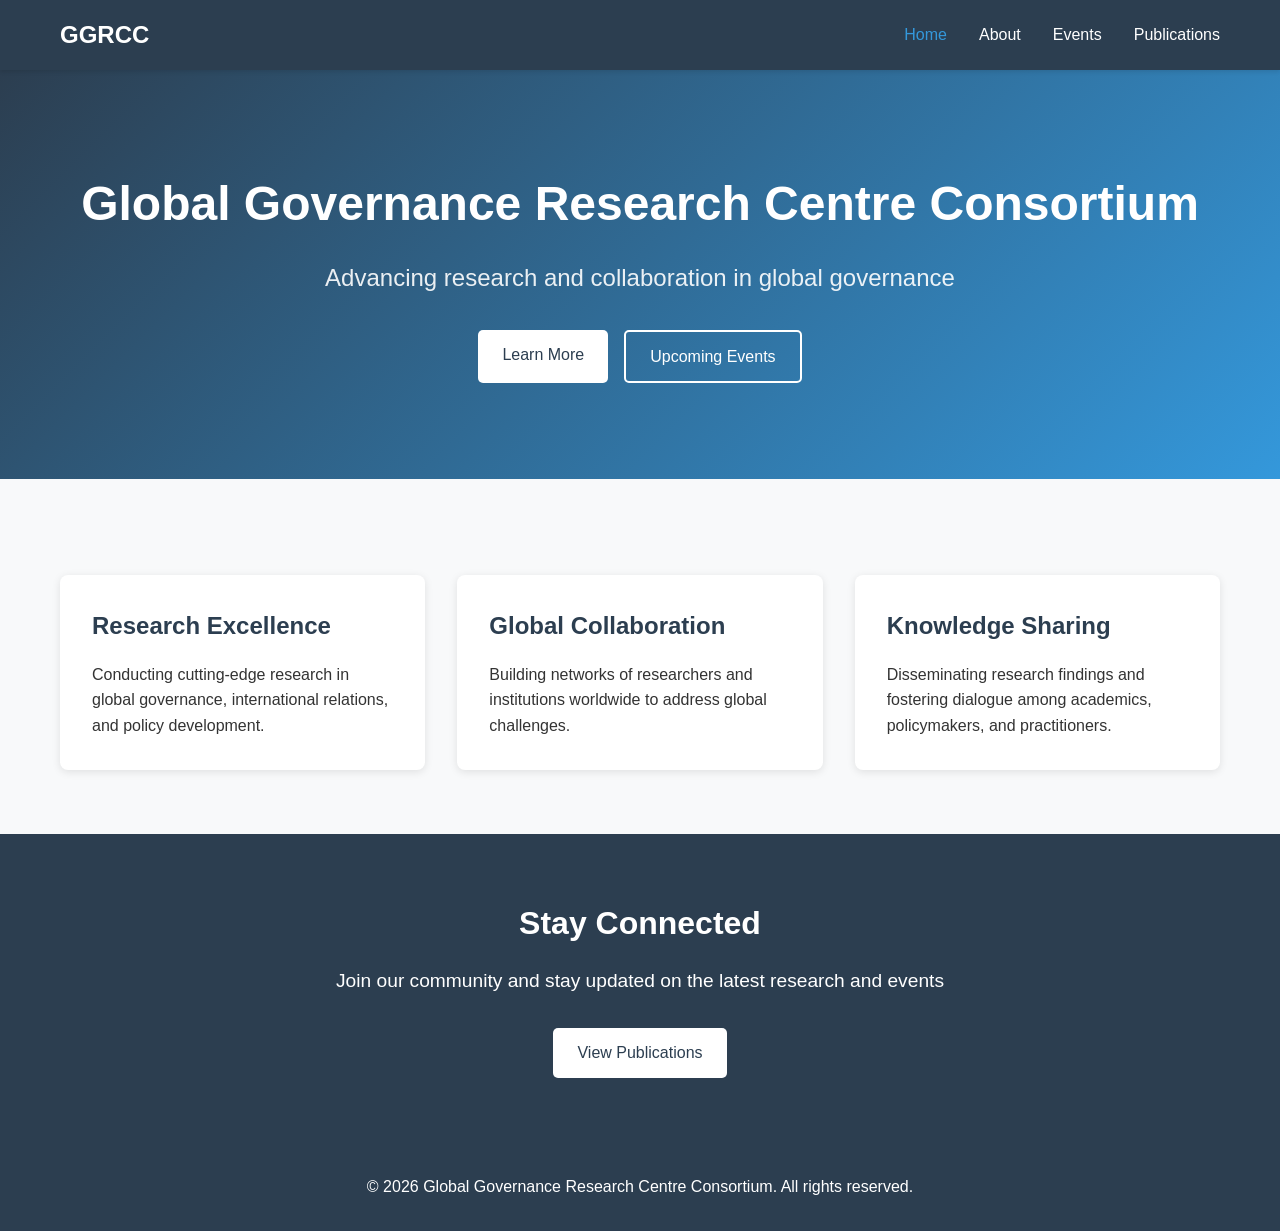
==== index.html @ 07099d27 "Add complete static website with all pages Co-authored-by: jhollway <5595229+jhollway@users.noreply." ====
<!DOCTYPE html>
<html lang="en">
<head>
    <meta charset="UTF-8">
    <meta name="viewport" content="width=device-width, initial-scale=1.0">
    <meta name="description" content="Global Governance Research Centre Consortium - Advancing research in global governance">
    <title>GGRCC - Global Governance Research Centre Consortium</title>
    <link rel="stylesheet" href="style.css">
</head>
<body>
    <nav class="navbar">
        <div class="container">
            <div class="nav-brand">
                <a href="index.html">GGRCC</a>
            </div>
            <ul class="nav-menu">
                <li><a href="index.html" class="active">Home</a></li>
                <li><a href="about.html">About</a></li>
                <li><a href="events.html">Events</a></li>
                <li><a href="publications.html">Publications</a></li>
            </ul>
        </div>
    </nav>

    <main>
        <section class="hero">
            <div class="container">
                <h1>Global Governance Research Centre Consortium</h1>
                <p class="hero-subtitle">Advancing research and collaboration in global governance</p>
                <div class="hero-buttons">
                    <a href="about.html" class="btn btn-primary">Learn More</a>
                    <a href="events.html" class="btn btn-secondary">Upcoming Events</a>
                </div>
            </div>
        </section>

        <section class="features">
            <div class="container">
                <div class="feature-grid">
                    <div class="feature-card">
                        <h3>Research Excellence</h3>
                        <p>Conducting cutting-edge research in global governance, international relations, and policy development.</p>
                    </div>
                    <div class="feature-card">
                        <h3>Global Collaboration</h3>
                        <p>Building networks of researchers and institutions worldwide to address global challenges.</p>
                    </div>
                    <div class="feature-card">
                        <h3>Knowledge Sharing</h3>
                        <p>Disseminating research findings and fostering dialogue among academics, policymakers, and practitioners.</p>
                    </div>
                </div>
            </div>
        </section>

        <section class="cta">
            <div class="container">
                <h2>Stay Connected</h2>
                <p>Join our community and stay updated on the latest research and events</p>
                <a href="publications.html" class="btn btn-primary">View Publications</a>
            </div>
        </section>
    </main>

    <footer>
        <div class="container">
            <p>&copy; 2026 Global Governance Research Centre Consortium. All rights reserved.</p>
        </div>
    </footer>
</body>
</html>
---- style.css ----
/* Global Styles */
* {
    margin: 0;
    padding: 0;
    box-sizing: border-box;
}

:root {
    --primary-color: #2c3e50;
    --secondary-color: #3498db;
    --accent-color: #e74c3c;
    --text-color: #333;
    --light-bg: #f8f9fa;
    --white: #ffffff;
    --gray: #6c757d;
    --border-color: #dee2e6;
}

body {
    font-family: -apple-system, BlinkMacSystemFont, 'Segoe UI', Roboto, 'Helvetica Neue', Arial, sans-serif;
    line-height: 1.6;
    color: var(--text-color);
}

.container {
    max-width: 1200px;
    margin: 0 auto;
    padding: 0 20px;
}

/* Navigation */
.navbar {
    background-color: var(--primary-color);
    padding: 1rem 0;
    box-shadow: 0 2px 4px rgba(0,0,0,0.1);
    position: sticky;
    top: 0;
    z-index: 1000;
}

.navbar .container {
    display: flex;
    justify-content: space-between;
    align-items: center;
}

.nav-brand a {
    color: var(--white);
    text-decoration: none;
    font-size: 1.5rem;
    font-weight: bold;
}

.nav-menu {
    display: flex;
    list-style: none;
    gap: 2rem;
}

.nav-menu a {
    color: var(--white);
    text-decoration: none;
    transition: color 0.3s ease;
}

.nav-menu a:hover,
.nav-menu a.active {
    color: var(--secondary-color);
}

/* Hero Section */
.hero {
    background: linear-gradient(135deg, var(--primary-color) 0%, var(--secondary-color) 100%);
    color: var(--white);
    padding: 6rem 0;
    text-align: center;
}

.hero h1 {
    font-size: 3rem;
    margin-bottom: 1rem;
}

.hero-subtitle {
    font-size: 1.5rem;
    margin-bottom: 2rem;
    opacity: 0.9;
}

.hero-buttons {
    display: flex;
    gap: 1rem;
    justify-content: center;
    flex-wrap: wrap;
}

/* Buttons */
.btn {
    display: inline-block;
    padding: 0.75rem 1.5rem;
    text-decoration: none;
    border-radius: 5px;
    transition: all 0.3s ease;
    font-weight: 500;
}

.btn-primary {
    background-color: var(--white);
    color: var(--primary-color);
}

.btn-primary:hover {
    background-color: var(--light-bg);
    transform: translateY(-2px);
    box-shadow: 0 4px 8px rgba(0,0,0,0.2);
}

.btn-secondary {
    background-color: transparent;
    color: var(--white);
    border: 2px solid var(--white);
}

.btn-secondary:hover {
    background-color: var(--white);
    color: var(--primary-color);
}

/* Features Section */
.features {
    padding: 4rem 0;
    background-color: var(--light-bg);
}

.feature-grid {
    display: grid;
    grid-template-columns: repeat(auto-fit, minmax(300px, 1fr));
    gap: 2rem;
    margin-top: 2rem;
}

.feature-card {
    background-color: var(--white);
    padding: 2rem;
    border-radius: 8px;
    box-shadow: 0 2px 8px rgba(0,0,0,0.1);
    transition: transform 0.3s ease, box-shadow 0.3s ease;
}

.feature-card:hover {
    transform: translateY(-5px);
    box-shadow: 0 4px 16px rgba(0,0,0,0.15);
}

.feature-card h3 {
    color: var(--primary-color);
    margin-bottom: 1rem;
    font-size: 1.5rem;
}

/* Content Sections */
.content-section {
    padding: 4rem 0;
}

.content-section h1 {
    color: var(--primary-color);
    margin-bottom: 1.5rem;
    font-size: 2.5rem;
}

.content-section h2 {
    color: var(--primary-color);
    margin-top: 2rem;
    margin-bottom: 1rem;
    font-size: 2rem;
}

.content-section p {
    margin-bottom: 1rem;
    line-height: 1.8;
}

/* Event Card */
.event-card {
    background-color: var(--white);
    border: 1px solid var(--border-color);
    border-radius: 8px;
    padding: 1.5rem;
    margin-bottom: 1.5rem;
    transition: box-shadow 0.3s ease;
}

.event-card:hover {
    box-shadow: 0 4px 12px rgba(0,0,0,0.1);
}

.event-date {
    display: inline-block;
    background-color: var(--secondary-color);
    color: var(--white);
    padding: 0.5rem 1rem;
    border-radius: 5px;
    font-weight: bold;
    margin-bottom: 1rem;
}

.event-card h3 {
    color: var(--primary-color);
    margin-bottom: 0.5rem;
}

.event-details {
    color: var(--gray);
    margin-bottom: 0.75rem;
}

/* Publication Card */
.publication-card {
    background-color: var(--white);
    border: 1px solid var(--border-color);
    border-radius: 8px;
    padding: 1.5rem;
    margin-bottom: 1.5rem;
    transition: box-shadow 0.3s ease;
}

.publication-card:hover {
    box-shadow: 0 4px 12px rgba(0,0,0,0.1);
}

.publication-card h3 {
    color: var(--primary-color);
    margin-bottom: 0.5rem;
}

.publication-authors {
    font-style: italic;
    color: var(--gray);
    margin-bottom: 0.5rem;
}

.publication-meta {
    color: var(--gray);
    font-size: 0.9rem;
    margin-bottom: 0.75rem;
}

/* CTA Section */
.cta {
    background-color: var(--primary-color);
    color: var(--white);
    padding: 4rem 0;
    text-align: center;
}

.cta h2 {
    margin-bottom: 1rem;
    font-size: 2rem;
}

.cta p {
    margin-bottom: 2rem;
    font-size: 1.2rem;
}

/* Footer */
footer {
    background-color: var(--primary-color);
    color: var(--white);
    padding: 2rem 0;
    text-align: center;
}

/* Responsive Design */
@media (max-width: 768px) {
    .navbar .container {
        flex-direction: column;
        gap: 1rem;
    }

    .nav-menu {
        flex-direction: column;
        gap: 0.5rem;
        text-align: center;
    }

    .hero h1 {
        font-size: 2rem;
    }

    .hero-subtitle {
        font-size: 1.2rem;
    }

    .feature-grid {
        grid-template-columns: 1fr;
    }
}
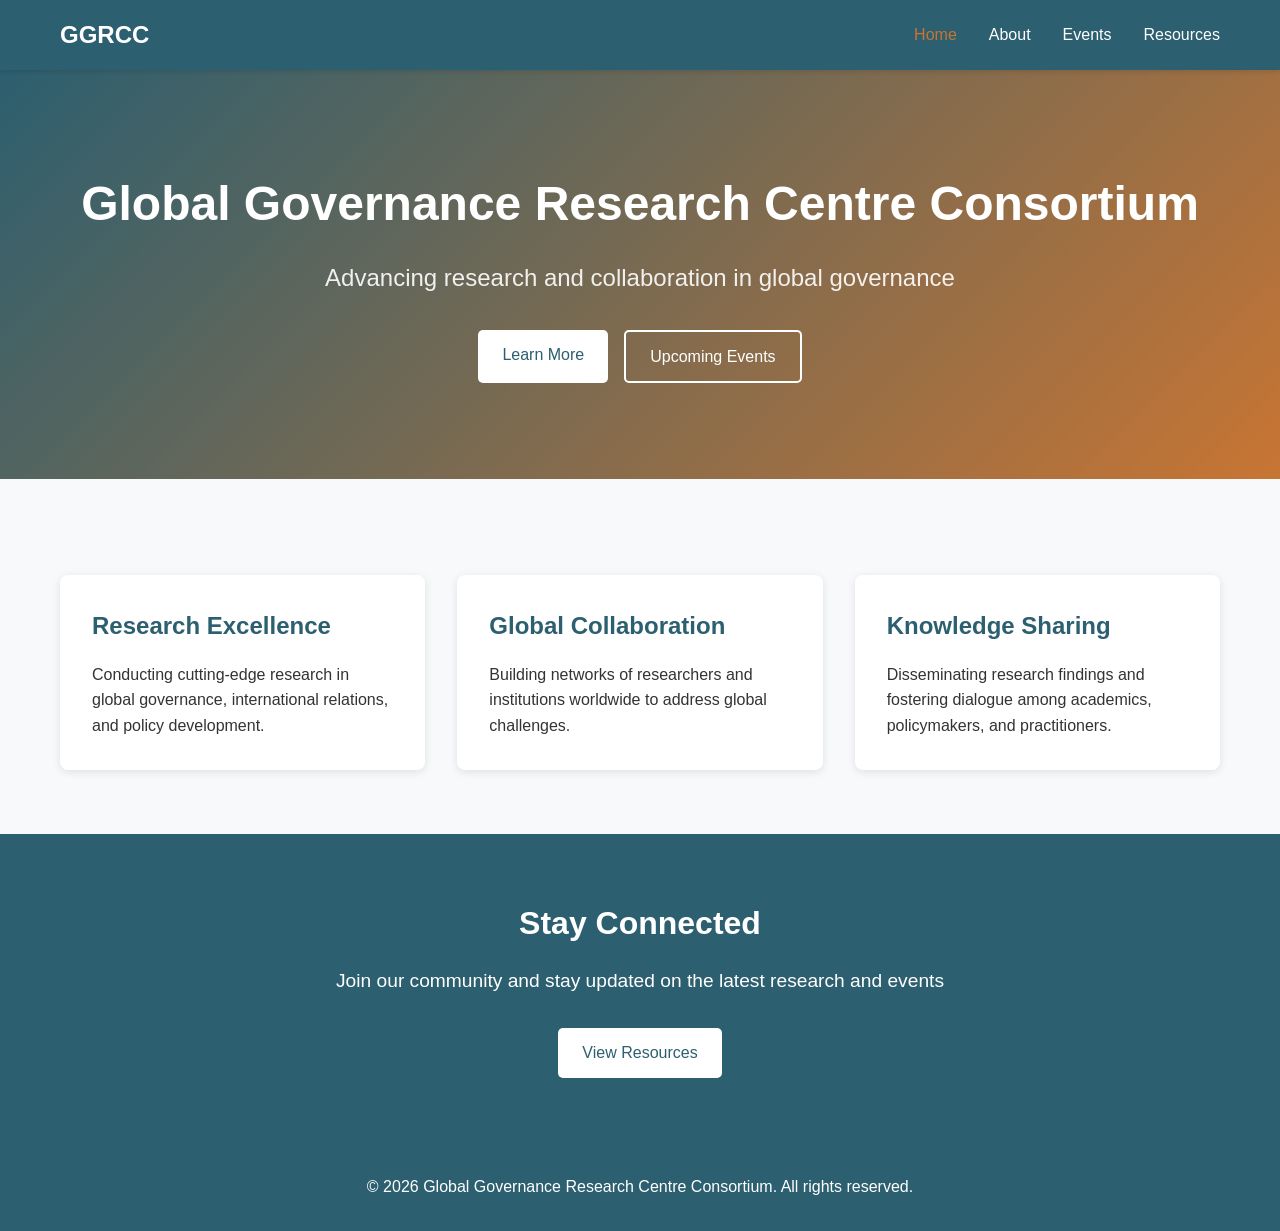
==== commit 2ea6e148: "Implement new color scheme and update website structure Co-authored-by: jhollway <5595229+jhollway@u" ====
--- a/index.html
+++ b/index.html
@@ -17,7 +17,7 @@
                 <li><a href="index.html" class="active">Home</a></li>
                 <li><a href="about.html">About</a></li>
                 <li><a href="events.html">Events</a></li>
-                <li><a href="publications.html">Publications</a></li>
+                <li><a href="resources.html">Resources</a></li>
             </ul>
         </div>
     </nav>
@@ -57,7 +57,7 @@
             <div class="container">
                 <h2>Stay Connected</h2>
                 <p>Join our community and stay updated on the latest research and events</p>
-                <a href="publications.html" class="btn btn-primary">View Publications</a>
+                <a href="resources.html" class="btn btn-primary">View Resources</a>
             </div>
         </section>
     </main>
--- a/style.css
+++ b/style.css
@@ -6,9 +6,9 @@
 }
 
 :root {
-    --primary-color: #2c3e50;
-    --secondary-color: #3498db;
-    --accent-color: #e74c3c;
+    --primary-color: #2c5f6f;
+    --secondary-color: #c87533;
+    --accent-color: #6b4c7a;
     --text-color: #333;
     --light-bg: #f8f9fa;
     --white: #ffffff;
@@ -205,6 +205,25 @@
     margin-bottom: 1rem;
 }
 
+.event-type {
+    display: inline-block;
+    padding: 0.25rem 0.75rem;
+    border-radius: 3px;
+    font-size: 0.85rem;
+    font-weight: 500;
+    margin-left: 0.5rem;
+}
+
+.event-type.online {
+    background-color: #e3f2fd;
+    color: #1976d2;
+}
+
+.event-type.in-person {
+    background-color: #f3e5f5;
+    color: #7b1fa2;
+}
+
 .event-card h3 {
     color: var(--primary-color);
     margin-bottom: 0.5rem;
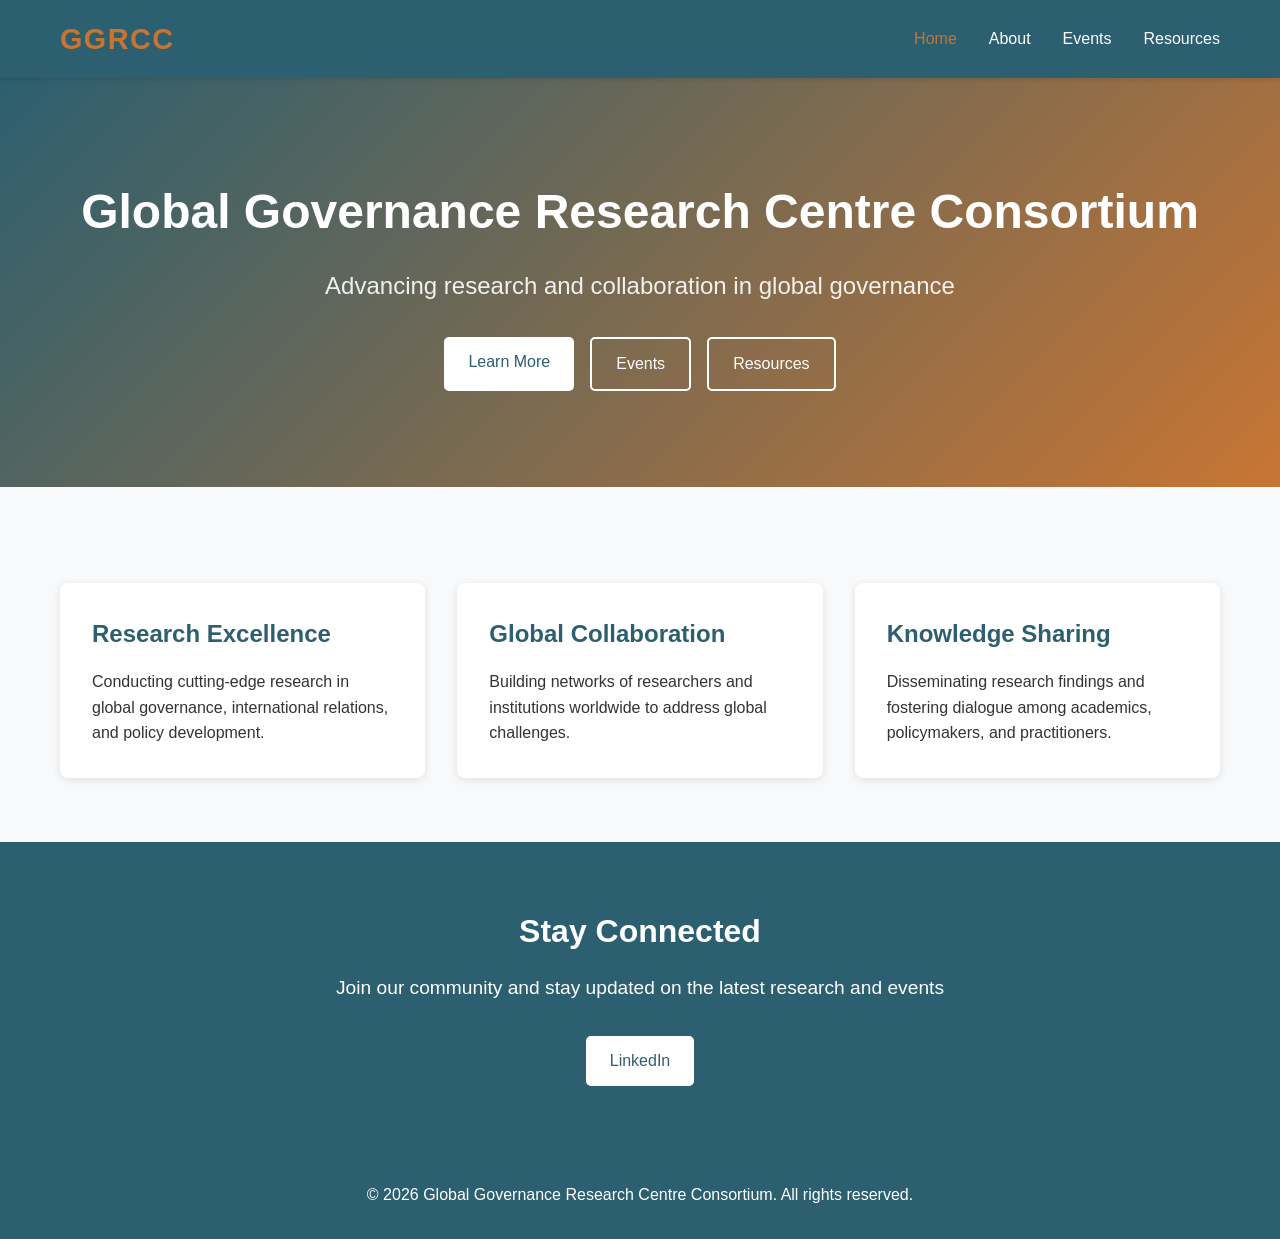
==== commit 373fdde7: "Updated hero buttons" ====
--- a/index.html
+++ b/index.html
@@ -29,7 +29,8 @@
                 <p class="hero-subtitle">Advancing research and collaboration in global governance</p>
                 <div class="hero-buttons">
                     <a href="about.html" class="btn btn-primary">Learn More</a>
-                    <a href="events.html" class="btn btn-secondary">Upcoming Events</a>
+                    <a href="events.html" class="btn btn-secondary">Events</a>
+                    <a href="events.html" class="btn btn-secondary">Resources</a>
                 </div>
             </div>
         </section>
@@ -57,7 +58,7 @@
             <div class="container">
                 <h2>Stay Connected</h2>
                 <p>Join our community and stay updated on the latest research and events</p>
-                <a href="resources.html" class="btn btn-primary">View Resources</a>
+                <a href="https://www.linkedin.com/company/ggrcc/about" class="btn btn-primary">LinkedIn</a>
             </div>
         </section>
     </main>
--- a/style.css
+++ b/style.css
@@ -45,10 +45,12 @@
 }
 
 .nav-brand a {
-    color: var(--white);
+    color: var(--secondary-color);
     text-decoration: none;
-    font-size: 1.5rem;
-    font-weight: bold;
+    font-size: 1.8rem;
+    font-weight: 600;
+    font-family: 'Avenir', 'Avenir Next', -apple-system, BlinkMacSystemFont, 'Segoe UI', sans-serif;
+    letter-spacing: 0.05em;
 }
 
 .nav-menu {
@@ -158,6 +160,13 @@
     font-size: 1.5rem;
 }
 
+.member-logo {
+    display: block;
+    max-width: 240px;
+    height: auto;
+    margin-bottom: 1.5rem;
+}
+
 /* Content Sections */
 .content-section {
     padding: 4rem 0;
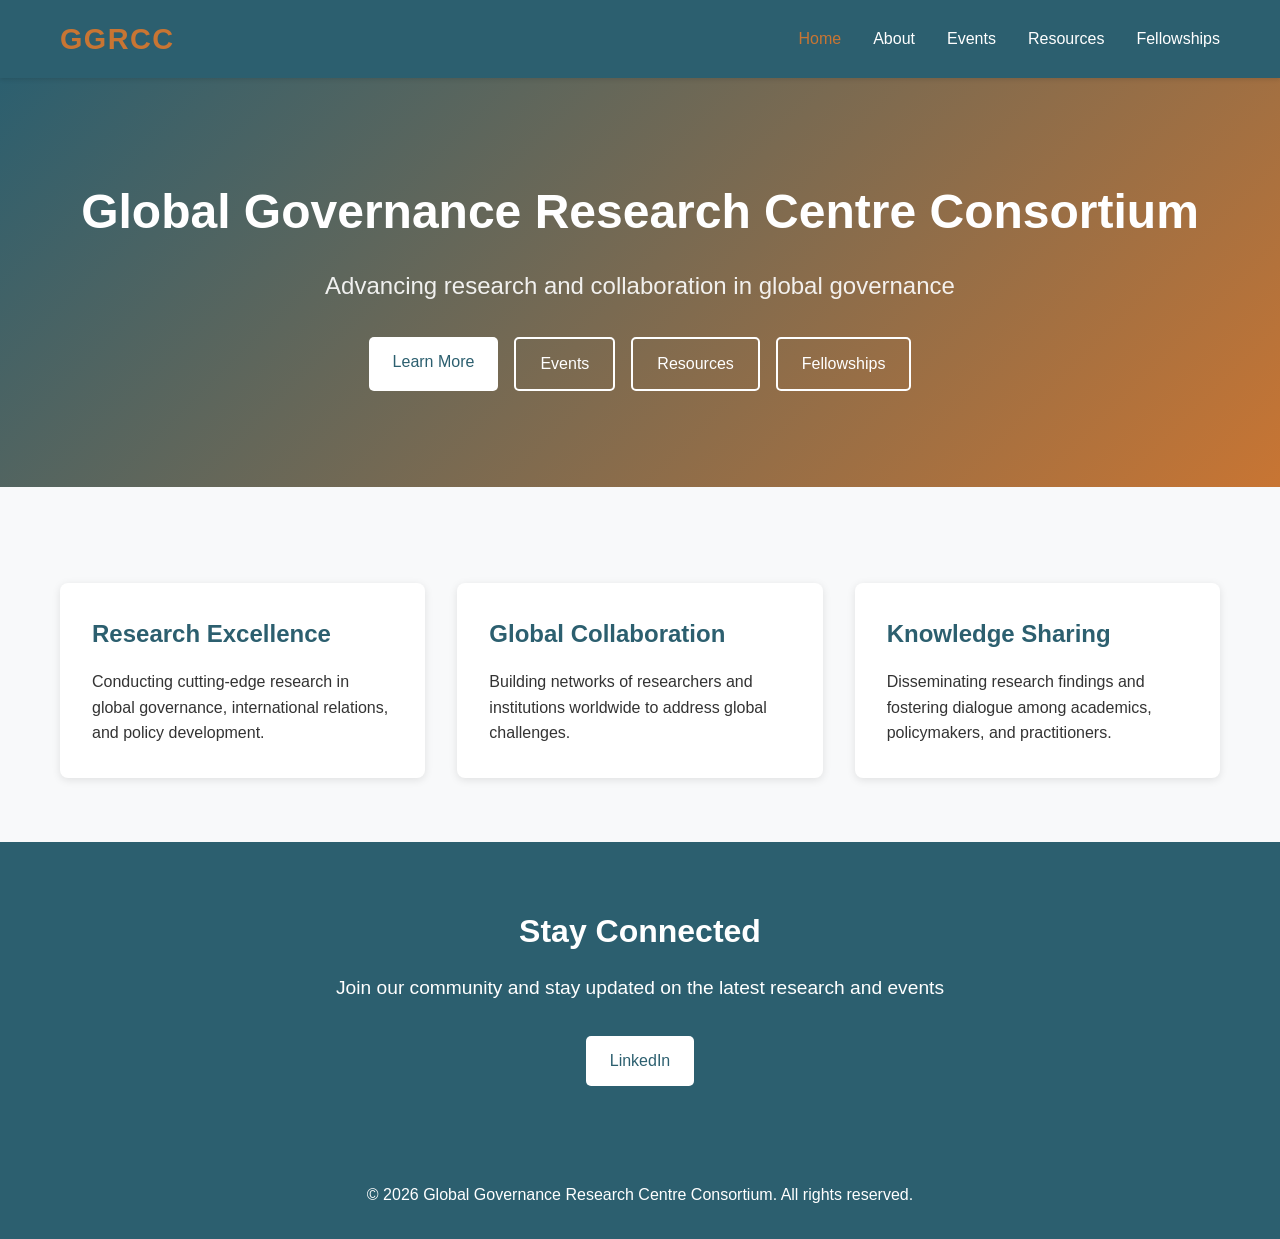
==== commit 78588381: "Added fellowships page" ====
--- a/index.html
+++ b/index.html
@@ -18,6 +18,7 @@
                 <li><a href="about.html">About</a></li>
                 <li><a href="events.html">Events</a></li>
                 <li><a href="resources.html">Resources</a></li>
+                <li><a href="fellowships.html">Fellowships</a></li>
             </ul>
         </div>
     </nav>
@@ -30,7 +31,8 @@
                 <div class="hero-buttons">
                     <a href="about.html" class="btn btn-primary">Learn More</a>
                     <a href="events.html" class="btn btn-secondary">Events</a>
-                    <a href="events.html" class="btn btn-secondary">Resources</a>
+                    <a href="resources.html" class="btn btn-secondary">Resources</a>
+                    <a href="fellowships.html" class="btn btn-secondary">Fellowships</a>
                 </div>
             </div>
         </section>
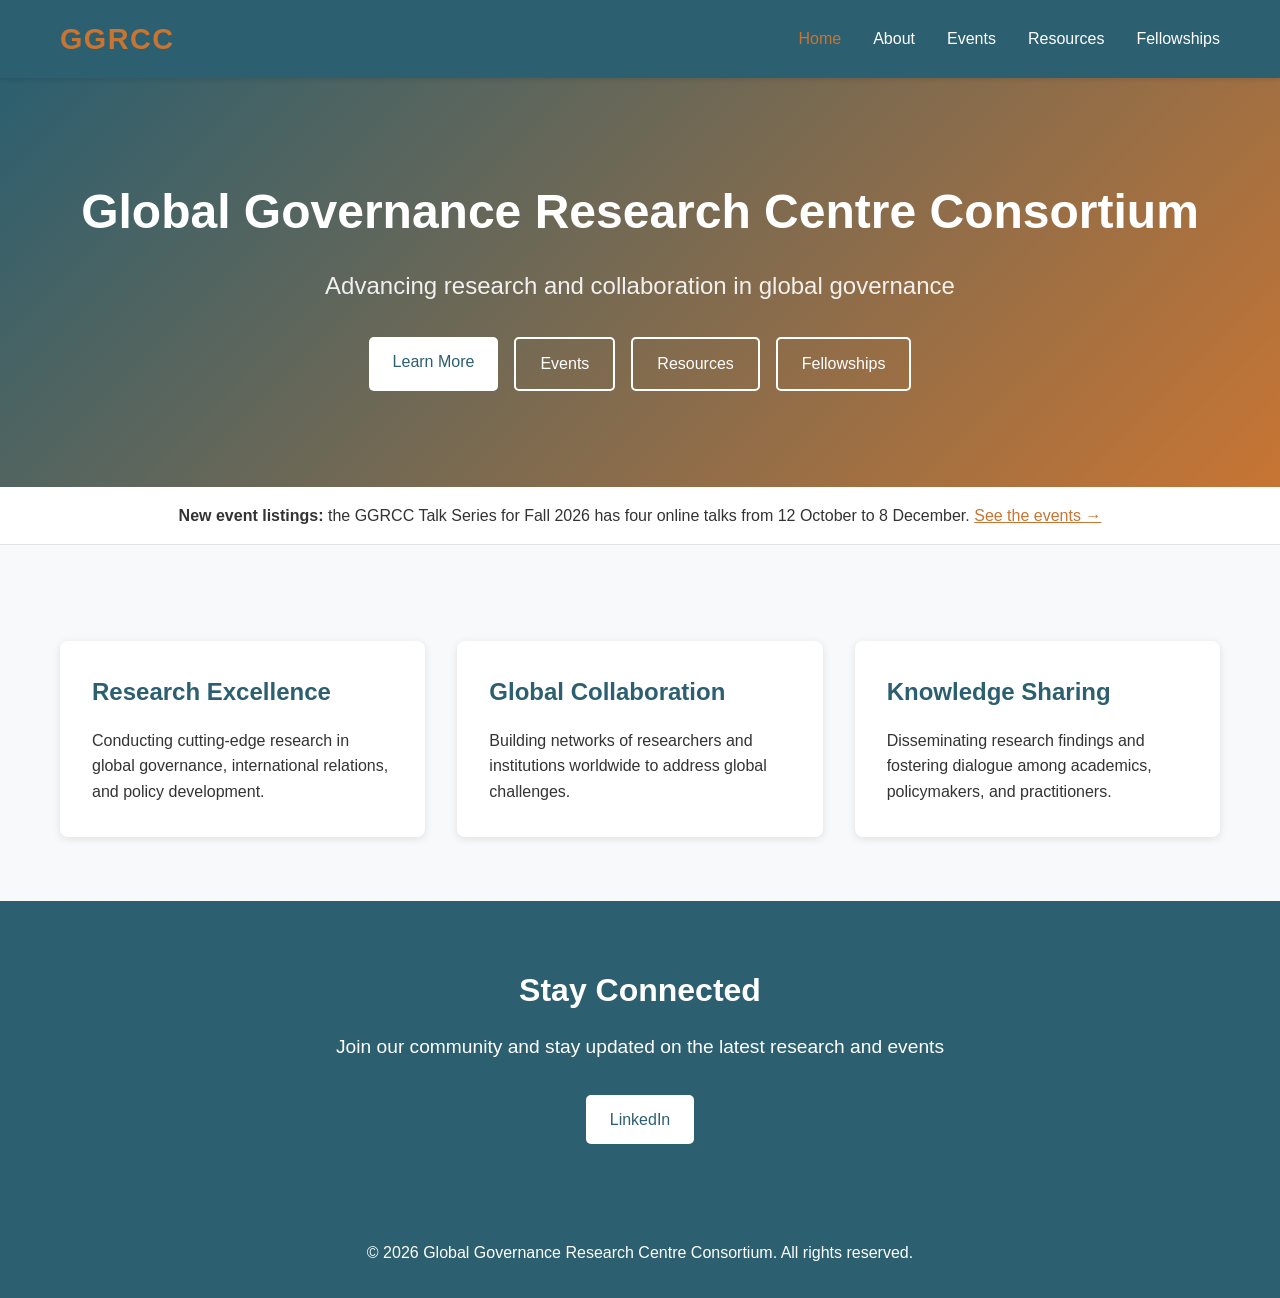
==== commit 903487c5: "Added first round of GGRCC events" ====
--- a/index.html
+++ b/index.html
@@ -37,6 +37,12 @@
             </div>
         </section>
 
+        <section class="notice">
+            <div class="container">
+                <p><strong>New event listings:</strong> the GGRCC Talk Series for Fall 2026 has four online talks from 12 October to 8 December. <a href="events.html">See the events →</a></p>
+            </div>
+        </section>
+
         <section class="features">
             <div class="container">
                 <div class="feature-grid">
--- a/style.css
+++ b/style.css
@@ -128,6 +128,20 @@
     color: var(--primary-color);
 }
 
+/* Notice Section */
+.notice {
+    padding: 1rem 0;
+    background-color: var(--white);
+    border-bottom: 1px solid var(--border-color);
+    text-align: center;
+}
+
+.notice a {
+    color: var(--secondary-color);
+    font-weight: 500;
+    white-space: nowrap;
+}
+
 /* Features Section */
 .features {
     padding: 4rem 0;
@@ -300,6 +314,39 @@
     text-align: center;
 }
 
+/* Filter Tabs */
+.filter-tabs {
+    display: flex;
+    flex-wrap: wrap;
+    gap: 0.75rem;
+    margin-bottom: 2rem;
+    margin-top: 1rem;
+}
+
+.filter-tab {
+    padding: 0.6rem 1.25rem;
+    border: 2px solid var(--primary-color);
+    border-radius: 5px;
+    background-color: var(--white);
+    color: var(--primary-color);
+    font-size: 0.95rem;
+    font-weight: 500;
+    cursor: pointer;
+    transition: all 0.3s ease;
+}
+
+.filter-tab:hover {
+    background-color: var(--light-bg);
+    border-color: var(--secondary-color);
+    color: var(--secondary-color);
+}
+
+.filter-tab.active {
+    background-color: var(--primary-color);
+    color: var(--white);
+    border-color: var(--primary-color);
+}
+
 /* Responsive Design */
 @media (max-width: 768px) {
     .navbar .container {
@@ -324,4 +371,13 @@
     .feature-grid {
         grid-template-columns: 1fr;
     }
-}
+
+    .filter-tabs {
+        gap: 0.5rem;
+    }
+
+    .filter-tab {
+        padding: 0.5rem 1rem;
+        font-size: 0.85rem;
+    }
+}
